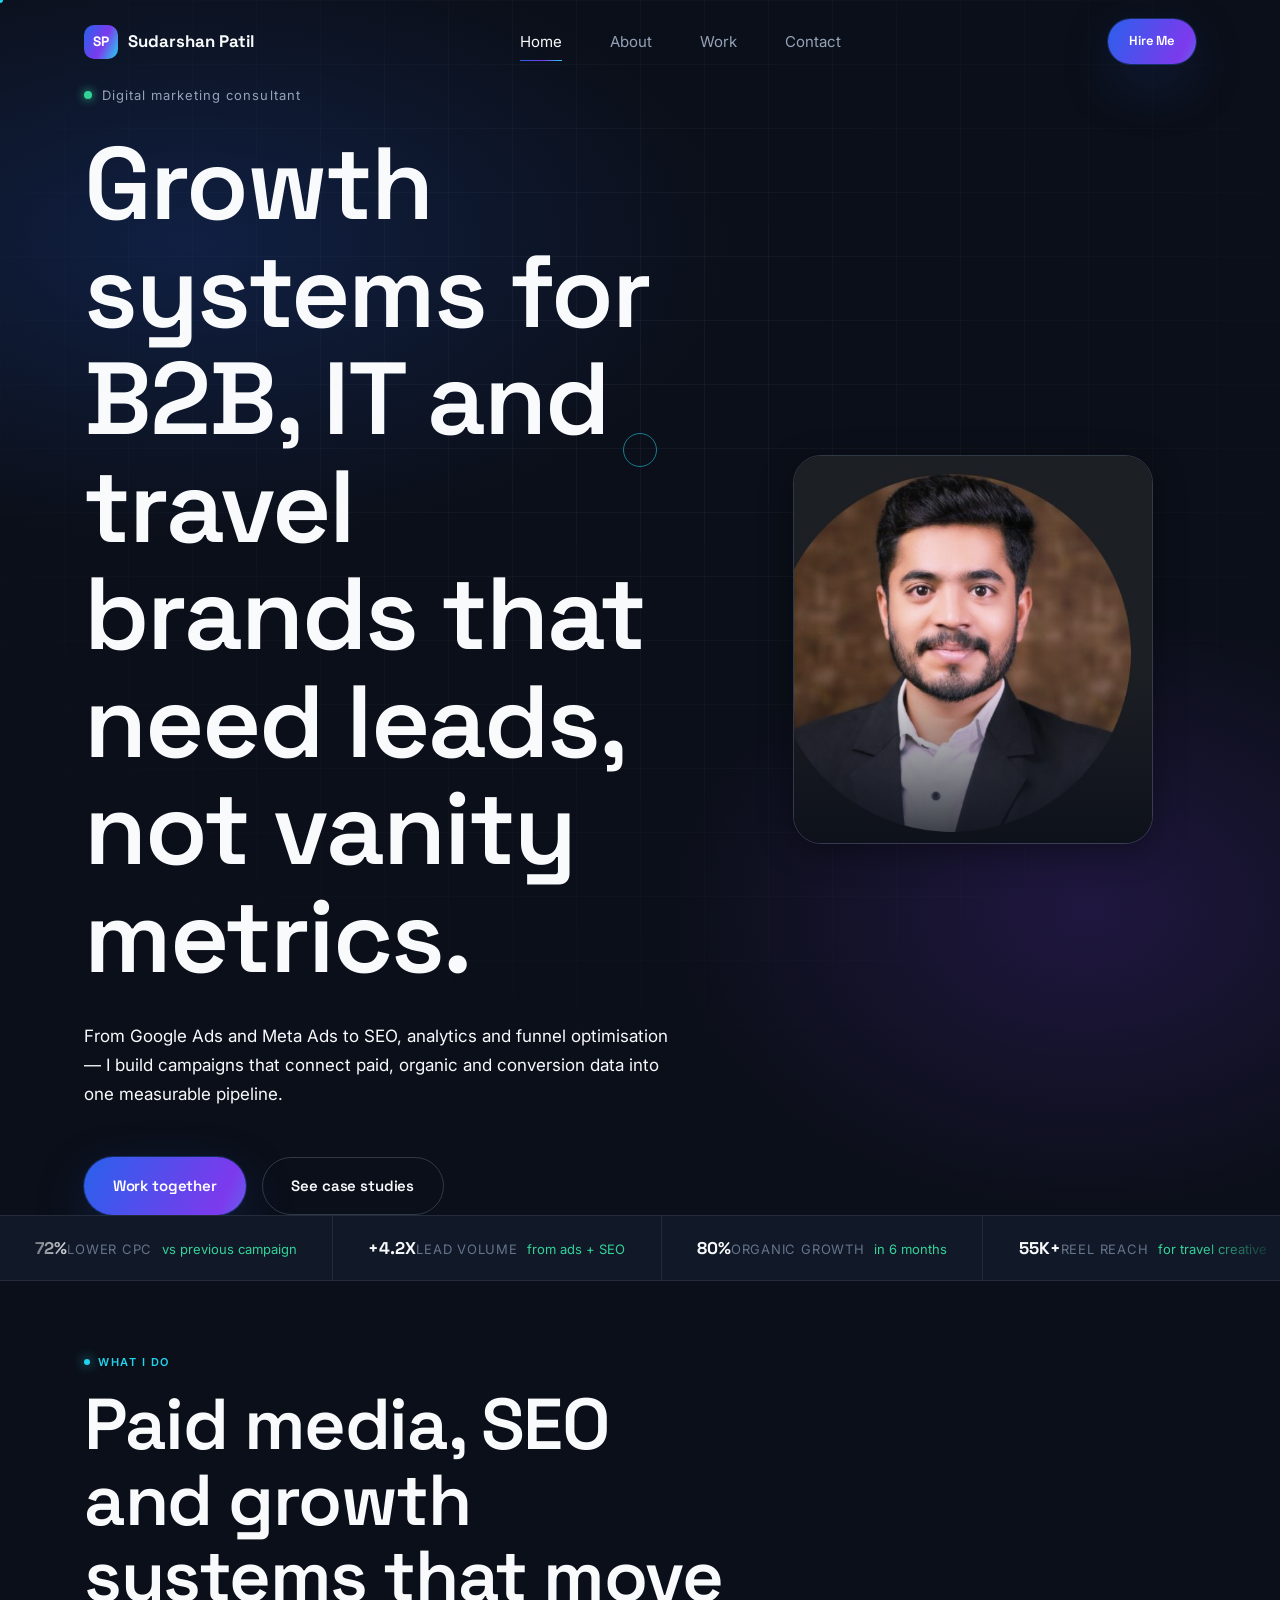
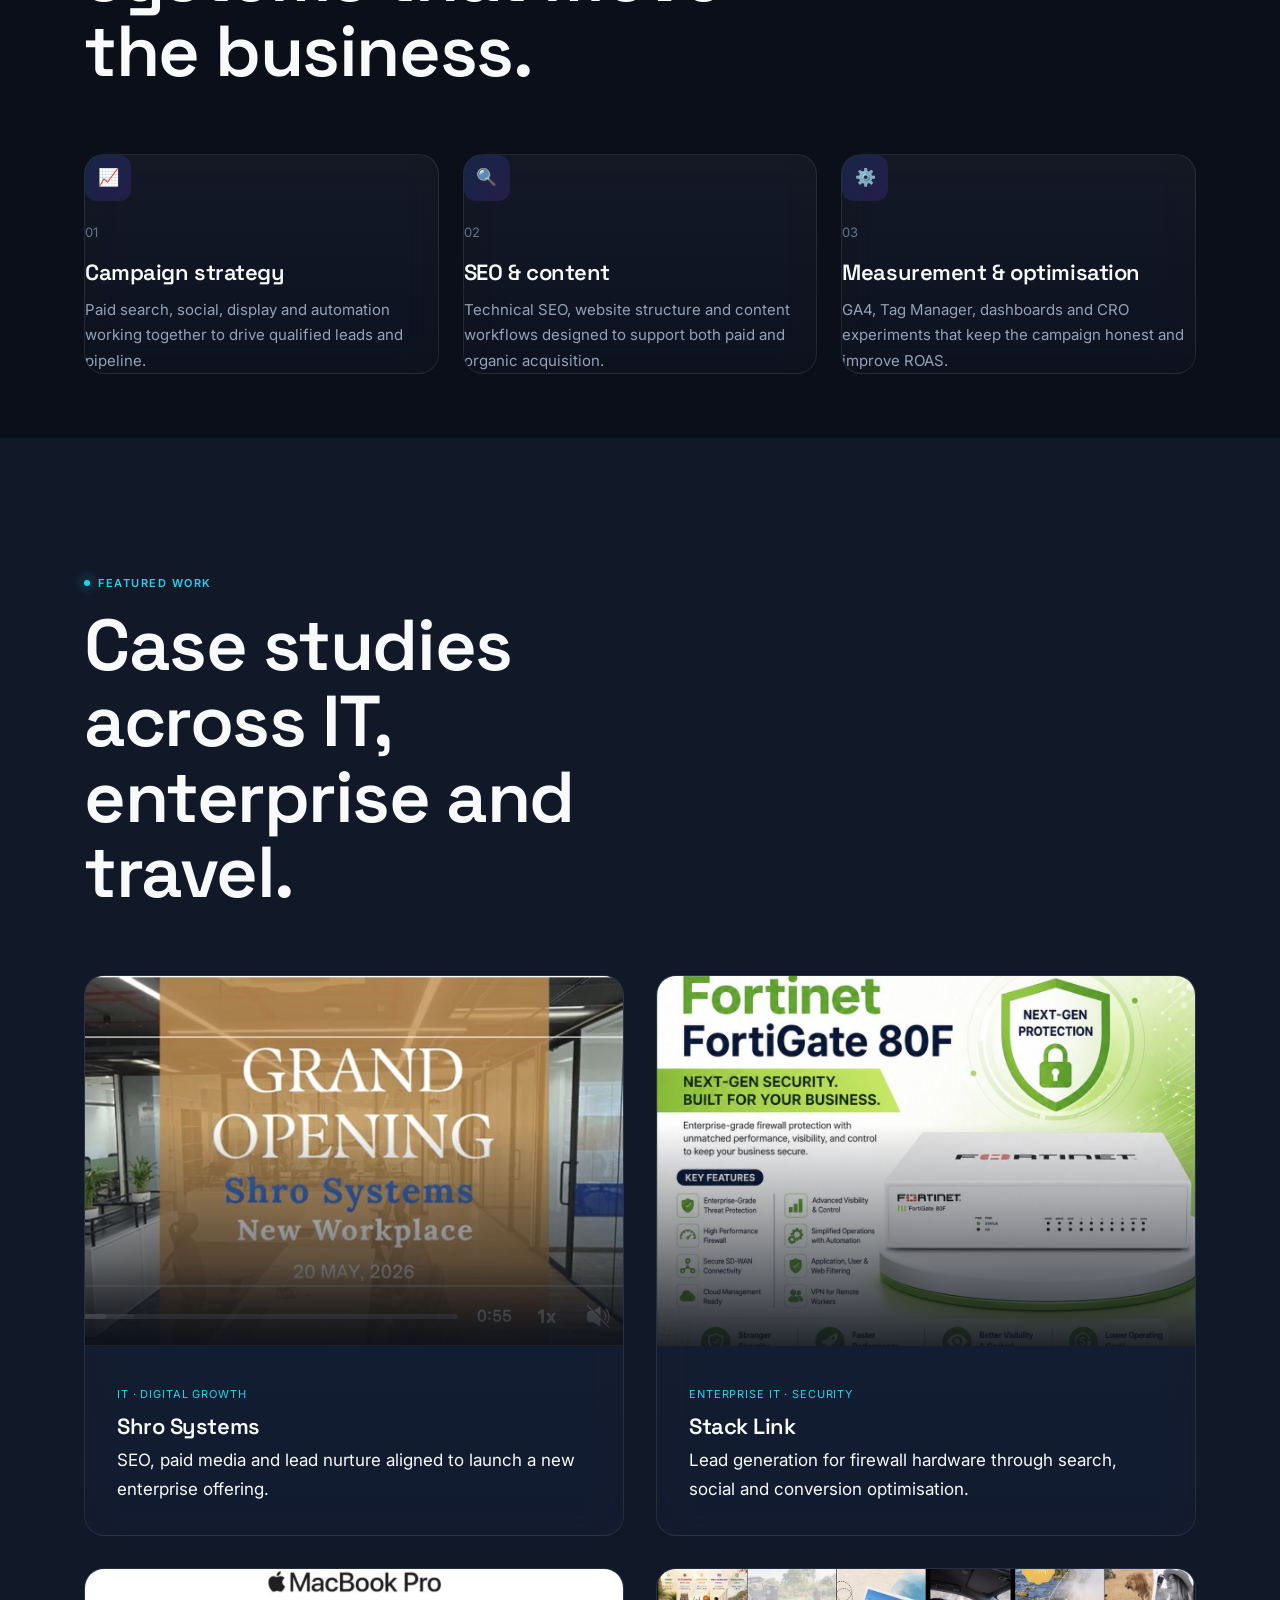
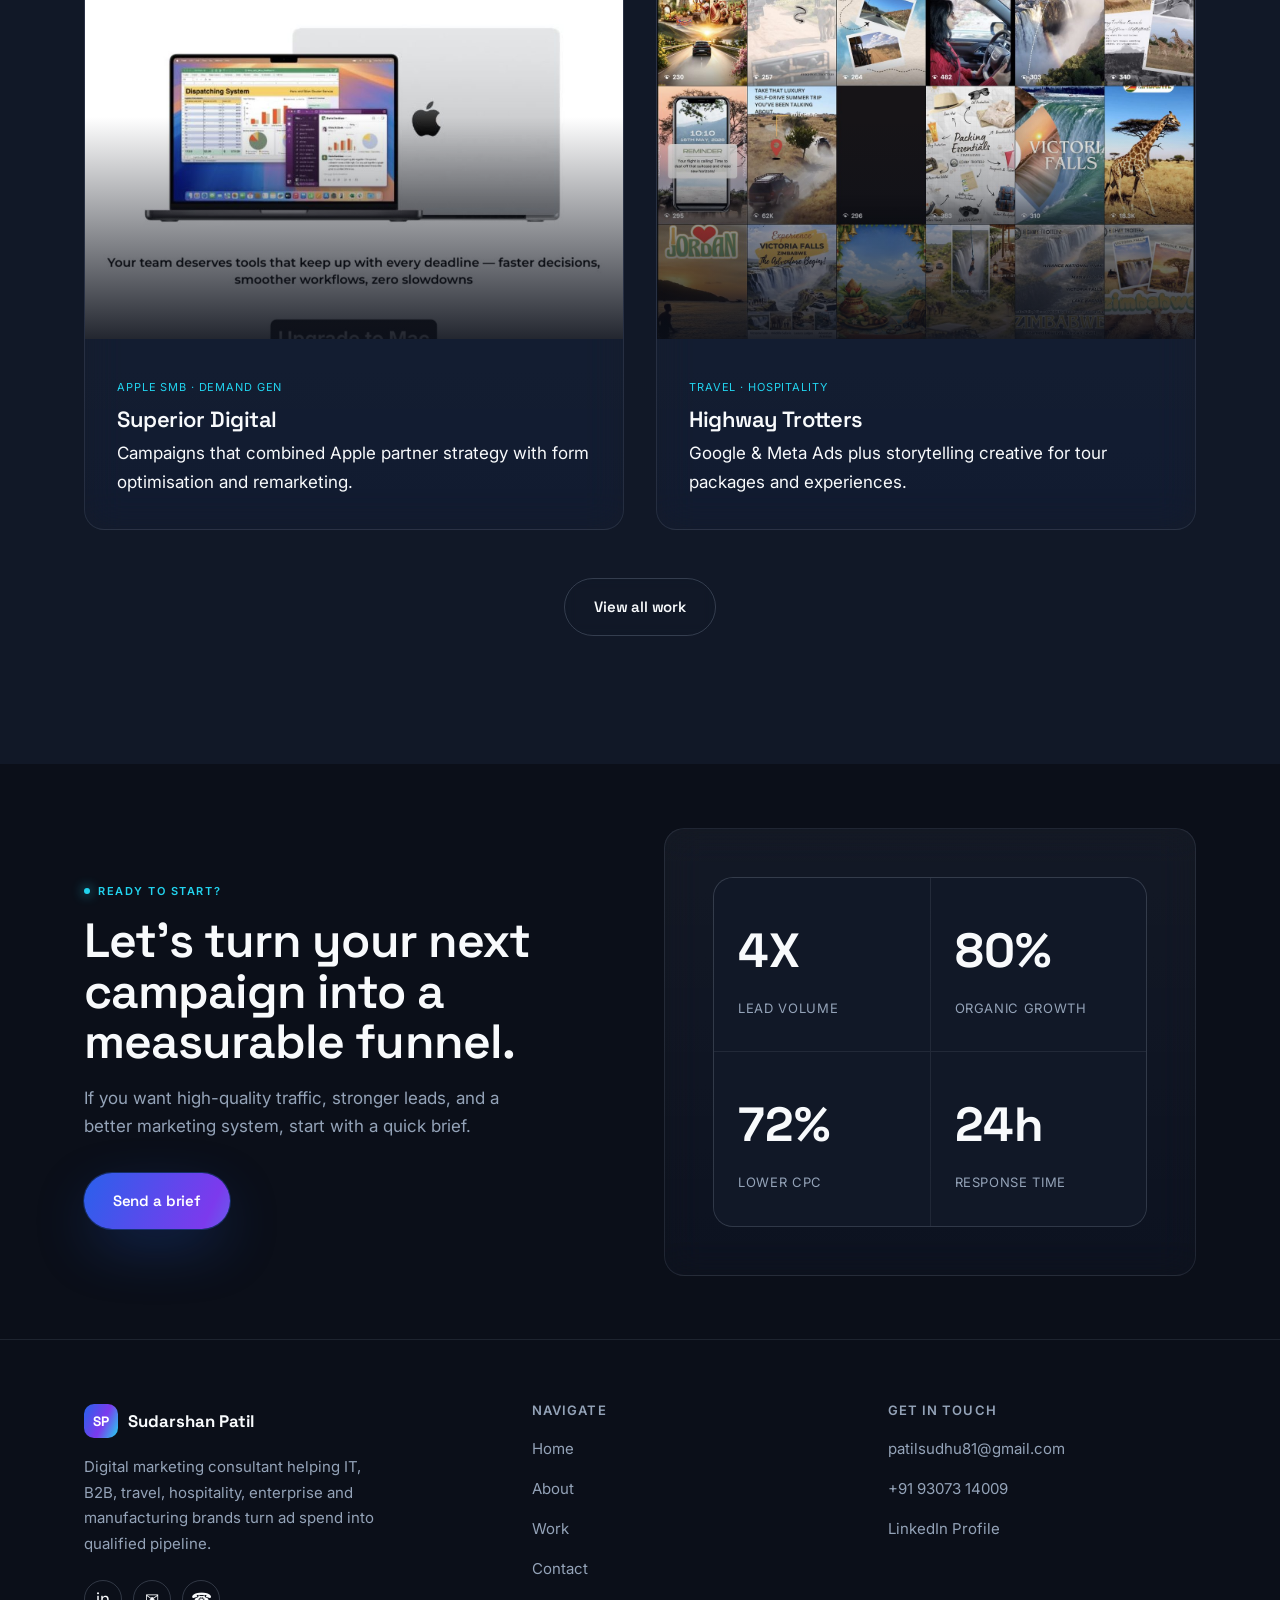
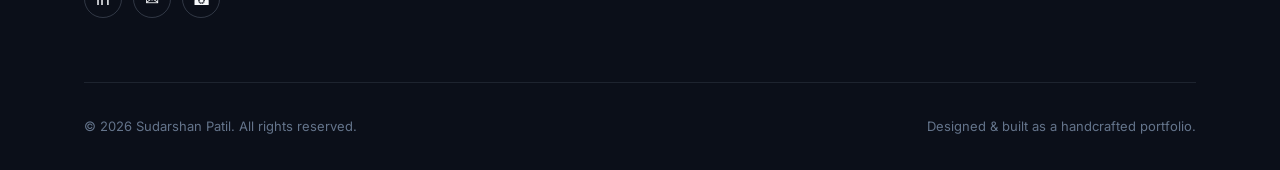
==== index.html @ 76bca4bf "Initial portfolio website" ====
<!DOCTYPE html>
<html lang="en">
<head>
<meta charset="UTF-8">
<meta name="viewport" content="width=device-width, initial-scale=1.0">
<title>Home — Sudarshan Patil | Digital Marketing Consultant</title>
<meta name="description" content="Digital marketing strategy, paid media, SEO, and growth systems for IT, B2B, travel, hospitality and enterprise brands.">
<link rel="canonical" href="https://sudarshanpatil.com/index.html">
<meta property="og:type" content="website">
<meta property="og:title" content="Home — Sudarshan Patil">
<meta property="og:description" content="Digital marketing strategy, paid media, SEO, and growth systems for IT, B2B, travel, hospitality and enterprise brands.">
<meta property="og:image" content="images/profile.jpg">
<meta name="twitter:card" content="summary_large_image">
<link rel="icon" type="image/png" href="images/profile.jpg">
<link rel="manifest" href="manifest.json">
<link rel="preconnect" href="https://fonts.googleapis.com">
<link rel="preconnect" href="https://fonts.gstatic.com" crossorigin>
<link href="https://fonts.googleapis.com/css2?family=Space+Grotesk:wght@500;600;700&family=Inter:wght@400;500;600&display=swap" rel="stylesheet">
<link rel="stylesheet" href="css/variables.css">
<link rel="stylesheet" href="css/style.css">
<link rel="stylesheet" href="css/animations.css">
<link rel="stylesheet" href="css/responsive.css">
</head>
<body>
<div class="loader" aria-hidden="true"><div class="loader-mark"><span>S</span><span>U</span><span>D</span><span>A</span><span>R</span><span>S</span><span>H</span><span>A</span><span>N</span></div></div>
<div class="scroll-progress"></div>

<header class="nav">
  <div class="wrap">
    <a href="index.html" class="brand"><span class="brand-mark">SP</span> Sudarshan Patil</a>
    <nav class="nav-links" aria-label="Primary">
      <a href="index.html" class="active">Home</a>
      <a href="about.html">About</a>
      <a href="projects.html">Work</a>
      <a href="contact.html">Contact</a>
    </nav>
    <div class="nav-cta">
      <a href="contact.html" class="btn btn-primary btn-sm">Hire Me</a>
      <button class="nav-toggle" aria-label="Toggle menu"><span></span></button>
    </div>
  </div>
</header>

<main>
<section class="hero">
  <div class="hero-bg"></div>
  <div class="hero-grid"></div>
  <div class="wrap hero-inner">
    <div class="hero-copy" data-reveal="left">
      <div class="hero-kicker"><span class="status-dot"></span><span>Digital marketing consultant</span></div>
      <h1>Growth systems for B2B, IT and travel brands that need leads, not vanity metrics.</h1>
      <p class="hero-tagline">From Google Ads and Meta Ads to SEO, analytics and funnel optimisation — I build campaigns that connect paid, organic and conversion data into one measurable pipeline.</p>
      <div class="hero-actions">
        <a href="contact.html" class="btn btn-primary">Work together</a>
        <a href="projects.html" class="btn btn-ghost">See case studies</a>
      </div>
    </div>

    <div class="hero-portrait" data-reveal="right">
      <div class="portrait-frame">
        <img src="images/profile.jpg" alt="Portrait of Sudarshan Patil" width="700" height="756">
      </div>
    </div>
  </div>
</section>

<section class="ticker" data-reveal="up" aria-label="Live KPI highlights">
  <div class="ticker-track">
    <div class="ticker-item"><div><span class="t-val">72%</span><span class="t-lbl">Lower CPC</span></div><div class="t-up">vs previous campaign</div></div>
    <div class="ticker-item"><div><span class="t-val">+4.2X</span><span class="t-lbl">Lead volume</span></div><div class="t-up">from ads + SEO</div></div>
    <div class="ticker-item"><div><span class="t-val">80%</span><span class="t-lbl">Organic growth</span></div><div class="t-up">in 6 months</div></div>
    <div class="ticker-item"><div><span class="t-val">55K+</span><span class="t-lbl">Reel reach</span></div><div class="t-up">for travel creative</div></div>
    <div class="ticker-item"><div><span class="t-val">40%</span><span class="t-lbl">Lead quality up</span></div><div class="t-up">from funnel optimisation</div></div>
  </div>
</section>

<section class="section section--tight">
  <div class="wrap">
    <div class="section-head" data-reveal="up">
      <div class="eyebrow">What I do</div>
      <h2 class="h-xl">Paid media, SEO and growth systems that move the business.</h2>
    </div>
    <div class="services-grid" data-reveal-stagger>
      <article class="glass service-card">
        <div class="icon">📈</div>
        <span class="idx">01</span>
        <h3>Campaign strategy</h3>
        <p>Paid search, social, display and automation working together to drive qualified leads and pipeline.</p>
      </article>
      <article class="glass service-card">
        <div class="icon">🔍</div>
        <span class="idx">02</span>
        <h3>SEO & content</h3>
        <p>Technical SEO, website structure and content workflows designed to support both paid and organic acquisition.</p>
      </article>
      <article class="glass service-card">
        <div class="icon">⚙️</div>
        <span class="idx">03</span>
        <h3>Measurement & optimisation</h3>
        <p>GA4, Tag Manager, dashboards and CRO experiments that keep the campaign honest and improve ROAS.</p>
      </article>
    </div>
  </div>
</section>

<section class="section" style="background:var(--c-bg-soft);">
  <div class="wrap">
    <div class="section-head" data-reveal="up">
      <div class="eyebrow">Featured work</div>
      <h2 class="h-xl">Case studies across IT, enterprise and travel.</h2>
    </div>
    <div class="case-grid" data-reveal-stagger>
      <a href="project-details.html?client=shro-systems" class="glass case-card">
        <div class="case-media"><img src="images/case-shro-cover.jpg" alt="Shro Systems grand opening campaign" loading="lazy" width="1200" height="720"></div>
        <div class="case-body"><span class="case-tag">IT · Digital growth</span><h3>Shro Systems</h3><p>SEO, paid media and lead nurture aligned to launch a new enterprise offering.</p></div>
      </a>
      <a href="project-details.html?client=stack-link" class="glass case-card">
        <div class="case-media"><img src="images/case-stacklink-creative.jpg" alt="Stacklink Fortinet campaign" loading="lazy" width="1200" height="1195"></div>
        <div class="case-body"><span class="case-tag">Enterprise IT · Security</span><h3>Stack Link</h3><p>Lead generation for firewall hardware through search, social and conversion optimisation.</p></div>
      </a>
      <a href="project-details.html?client=superior-digital" class="glass case-card">
        <div class="case-media"><img src="images/case-superior-creative.jpg" alt="Superior Digital Apple SMB campaign" loading="lazy" width="1200" height="1195"></div>
        <div class="case-body"><span class="case-tag">Apple SMB · Demand gen</span><h3>Superior Digital</h3><p>Campaigns that combined Apple partner strategy with form optimisation and remarketing.</p></div>
      </a>
      <a href="project-details.html?client=highway-trotters" class="glass case-card">
        <div class="case-media"><img src="images/gallery-highway-trotters.jpg" alt="Highway Trotters travel creative" loading="lazy" width="1400" height="1090"></div>
        <div class="case-body"><span class="case-tag">Travel · Hospitality</span><h3>Highway Trotters</h3><p>Google & Meta Ads plus storytelling creative for tour packages and experiences.</p></div>
      </a>
    </div>
    <div style="margin-top:var(--sp-8); text-align:center;"><a href="projects.html" class="btn btn-ghost">View all work</a></div>
  </div>
</section>

<section class="section section--tight">
  <div class="wrap" style="display:grid; grid-template-columns:1fr 1fr; gap:var(--sp-8); align-items:center;">
    <div data-reveal="up">
      <div class="eyebrow">Ready to start?</div>
      <h2 class="h-lg">Let's turn your next campaign into a measurable funnel.</h2>
      <p class="body-text" style="max-width:42ch; margin-top:var(--sp-4);">If you want high-quality traffic, stronger leads, and a better marketing system, start with a quick brief.</p>
      <div style="margin-top:var(--sp-6);"><a href="contact.html" class="btn btn-primary">Send a brief</a></div>
    </div>
    <div class="glass card" data-reveal="up" style="padding:var(--sp-8);">
      <div class="kpi-grid" style="grid-template-columns:repeat(2,1fr);">
        <div class="kpi"><div class="num">4X</div><div class="lbl">Lead volume</div></div>
        <div class="kpi"><div class="num">80%</div><div class="lbl">Organic growth</div></div>
        <div class="kpi"><div class="num">72%</div><div class="lbl">Lower CPC</div></div>
        <div class="kpi"><div class="num">24h</div><div class="lbl">Response time</div></div>
      </div>
    </div>
  </div>
</section>
</main>

<footer class="footer">
  <div class="wrap">
    <div class="footer-top">
      <div class="footer-brand">
        <a href="index.html" class="brand"><span class="brand-mark">SP</span> Sudarshan Patil</a>
        <p>Digital marketing consultant helping IT, B2B, travel, hospitality, enterprise and manufacturing brands turn ad spend into qualified pipeline.</p>
        <div class="social-row" style="margin-top:var(--sp-5);">
          <a href="https://www.linkedin.com/in/sudarshan-patil-87426125b/?skipRedirect=true" target="_blank" rel="noopener" aria-label="LinkedIn">in</a>
          <a href="mailto:patilsudhu81@gmail.com" aria-label="Email">✉</a>
          <a href="tel:+919307314009" aria-label="Phone">☎</a>
        </div>
      </div>
      <div class="footer-col"><h4>Navigate</h4><ul><li><a href="index.html">Home</a></li><li><a href="about.html">About</a></li><li><a href="projects.html">Work</a></li><li><a href="contact.html">Contact</a></li></ul></div>
      <div class="footer-col"><h4>Get in touch</h4><ul><li><a href="mailto:patilsudhu81@gmail.com">patilsudhu81@gmail.com</a></li><li><a href="tel:+919307314009">+91 93073 14009</a></li><li><a href="https://www.linkedin.com/in/sudarshan-patil-87426125b/?skipRedirect=true" target="_blank" rel="noopener">LinkedIn Profile</a></li></ul></div>
    </div>
    <div class="footer-bottom"><span>© <span data-year></span> Sudarshan Patil. All rights reserved.</span><span>Designed & built as a handcrafted portfolio.</span></div>
  </div>
</footer>

<button class="back-to-top glass" aria-label="Back to top">↑</button>
<script src="js/scroll.js" defer></script>
<script src="js/animations.js" defer></script>
<script src="js/cursor.js" defer></script>
<script src="js/main.js" defer></script>
</body>
</html>
---- css/variables.css ----
/* =========================================================
   VARIABLES — Design Tokens
   Sudarshan Patil · Performance Marketing Portfolio
   ========================================================= */

:root{
  /* ---- Core palette ---- */
  --c-bg:            #0B0F19;
  --c-bg-soft:       #111827;
  --c-bg-elevated:   #151B2C;
  --c-border:        rgba(148,163,184,0.14);
  --c-border-strong: rgba(148,163,184,0.28);

  --c-blue:          #2563EB;
  --c-blue-soft:     #3B82F6;
  --c-purple:        #7C3AED;
  --c-cyan:          #22D3EE;
  --c-mint:          #34D399;

  --c-white:         #F8FAFC;
  --c-gray:          #94A3B8;
  --c-gray-dim:      #64748B;

  --grad-signal: linear-gradient(115deg, var(--c-blue) 0%, var(--c-purple) 55%, var(--c-cyan) 100%);
  --grad-line:   linear-gradient(90deg, transparent, var(--c-blue-soft), var(--c-purple), transparent);
  --grad-glow:   radial-gradient(600px circle at var(--mx,50%) var(--my,50%), rgba(37,99,235,0.16), transparent 45%);

  /* ---- Typography ---- */
  --f-display: 'Space Grotesk', 'Inter', sans-serif;
  --f-body:    'Inter', 'Space Grotesk', sans-serif;
  --f-data:    'General Sans', 'Inter', sans-serif;

  --fs-2xs: 0.6875rem;   /* 11px */
  --fs-xs:  0.8125rem;   /* 13px */
  --fs-sm:  0.9375rem;   /* 15px */
  --fs-md:  1.0625rem;   /* 17px */
  --fs-lg:  1.375rem;    /* 22px */
  --fs-xl:  2rem;        /* 32px */
  --fs-2xl: 3rem;        /* 48px */
  --fs-3xl: 4.5rem;      /* 72px */
  --fs-4xl: clamp(3rem, 8vw, 7.5rem);

  --lh-tight: 1.05;
  --lh-snug:  1.25;
  --lh-body:  1.7;

  /* ---- Spacing scale ---- */
  --sp-1: 0.25rem;
  --sp-2: 0.5rem;
  --sp-3: 0.75rem;
  --sp-4: 1rem;
  --sp-5: 1.5rem;
  --sp-6: 2rem;
  --sp-8: 3rem;
  --sp-10: 4rem;
  --sp-12: 6rem;
  --sp-16: 8rem;
  --sp-20: 10rem;

  --container: 1240px;
  --gutter: clamp(1.25rem, 5vw, 4rem);

  /* ---- Radius ---- */
  --r-sm: 6px;
  --r-md: 12px;
  --r-lg: 20px;
  --r-pill: 999px;

  /* ---- Motion ---- */
  --ease-out:   cubic-bezier(.16,1,.3,1);
  --ease-inout: cubic-bezier(.65,0,.35,1);
  --ease-spring:cubic-bezier(.34,1.56,.64,1);
  --dur-fast: 220ms;
  --dur-med:  480ms;
  --dur-slow: 900ms;

  /* ---- Elevation ---- */
  --shadow-glass: 0 8px 32px rgba(0,0,0,0.35);
  --shadow-glow-blue: 0 0 0 1px rgba(37,99,235,0.35), 0 20px 60px -10px rgba(37,99,235,0.35);
  --shadow-glow-purple: 0 0 0 1px rgba(124,58,237,0.35), 0 20px 60px -10px rgba(124,58,237,0.35);

  --nav-h: 84px;
}

@media (max-width: 720px){
  :root{
    --fs-3xl: 2.75rem;
    --fs-2xl: 2.1rem;
    --nav-h: 68px;
  }
}
---- css/style.css ----
/* =========================================================
   STYLE — Core Stylesheet
   ========================================================= */

/* ---------- Reset ---------- */
*,*::before,*::after{ box-sizing:border-box; margin:0; padding:0; }
html{ scroll-behavior:smooth; }
@media (prefers-reduced-motion: reduce){
  html{ scroll-behavior:auto; }
  *,*::before,*::after{ animation-duration:0.01ms !important; animation-iteration-count:1 !important; transition-duration:0.01ms !important; scroll-behavior:auto !important; }
}
body{
  font-family:var(--f-body);
  background:var(--c-bg);
  color:var(--c-white);
  line-height:var(--lh-body);
  font-size:var(--fs-md);
  -webkit-font-smoothing:antialiased;
  overflow-x:hidden;
}
img,svg,video{ display:block; max-width:100%; }
a{ color:inherit; text-decoration:none; }
ul,ol{ list-style:none; }
button{ font:inherit; color:inherit; background:none; border:none; cursor:pointer; }
input,textarea,select{ font:inherit; color:inherit; background:none; }
h1,h2,h3,h4{ font-family:var(--f-display); line-height:var(--lh-tight); font-weight:600; letter-spacing:-0.02em; }

:focus-visible{ outline:2px solid var(--c-cyan); outline-offset:3px; border-radius:4px; }

::selection{ background:var(--c-blue); color:#fff; }

/* ---------- Layout ---------- */
.wrap{ max-width:var(--container); margin-inline:auto; padding-inline:var(--gutter); }
.section{ padding-block:var(--sp-16); position:relative; }
.section--tight{ padding-block:var(--sp-10); }
.section-head{ max-width:640px; margin-bottom:var(--sp-10); }
.section-head.center{ margin-inline:auto; text-align:center; }

.eyebrow{
  display:inline-flex; align-items:center; gap:.5rem;
  font-family:var(--f-data); font-size:var(--fs-2xs); letter-spacing:.14em; text-transform:uppercase;
  color:var(--c-cyan); font-weight:600; margin-bottom:var(--sp-4);
}
.eyebrow::before{ content:""; width:6px; height:6px; border-radius:50%; background:var(--c-cyan); box-shadow:0 0 12px var(--c-cyan); }

.h-display{ font-size:var(--fs-4xl); }
.h-xl{ font-size:var(--fs-3xl); }
.h-lg{ font-size:var(--fs-2xl); }
.h-md{ font-size:var(--fs-xl); }

.lede{ font-size:var(--fs-lg); color:var(--c-gray); line-height:var(--lh-snug); max-width:52ch; }
.body-text{ color:var(--c-gray); max-width:60ch; }

.text-grad{
  background:var(--grad-signal);
  -webkit-background-clip:text; background-clip:text; color:transparent;
}

/* ---------- Buttons ---------- */
.btn{
  position:relative; display:inline-flex; align-items:center; justify-content:center; gap:.6rem;
  padding:0.95rem 1.8rem; border-radius:var(--r-pill);
  font-family:var(--f-display); font-size:var(--fs-sm); font-weight:600; letter-spacing:-.01em;
  transition:transform var(--dur-fast) var(--ease-spring), box-shadow var(--dur-fast) var(--ease-out), border-color var(--dur-fast);
  white-space:nowrap; cursor:pointer;
}
.btn:active{ transform:scale(.97); }
.btn-primary{
  background:var(--grad-signal); color:#fff; background-size:160% 160%; background-position:0% 50%;
  box-shadow:var(--shadow-glow-blue);
}
.btn-primary:hover{ background-position:100% 50%; transform:translateY(-2px); }
.btn-ghost{
  border:1px solid var(--c-border-strong); color:var(--c-white); backdrop-filter:blur(6px);
}
.btn-ghost:hover{ border-color:var(--c-cyan); color:var(--c-cyan); transform:translateY(-2px); }
.btn-sm{ padding:.7rem 1.3rem; font-size:var(--fs-xs); }
.btn-icon{ width:1em; height:1em; }

/* ---------- Glass / Card ---------- */
.glass{
  background:linear-gradient(180deg, rgba(255,255,255,0.045), rgba(255,255,255,0.015));
  border:1px solid var(--c-border);
  backdrop-filter:blur(18px) saturate(140%);
  border-radius:var(--r-lg);
}
.card{
  padding:var(--sp-6);
  transition:transform var(--dur-med) var(--ease-out), border-color var(--dur-med), box-shadow var(--dur-med);
}
.card:hover{ transform:translateY(-6px); border-color:var(--c-border-strong); box-shadow:var(--shadow-glass); }

/* ---------- Navbar ---------- */
.nav{
  position:fixed; top:0; left:0; right:0; z-index:200; height:var(--nav-h);
  display:flex; align-items:center;
  transition:background var(--dur-med), border-color var(--dur-med), height var(--dur-med);
  border-bottom:1px solid transparent;
}
.nav.is-scrolled{
  background:rgba(11,15,25,0.78); backdrop-filter:blur(16px) saturate(140%);
  border-color:var(--c-border);
}
.nav .wrap{ display:flex; align-items:center; justify-content:space-between; width:100%; }
.brand{ display:flex; align-items:center; gap:.6rem; font-family:var(--f-display); font-weight:700; font-size:1.05rem; }
.brand-mark{
  width:34px; height:34px; border-radius:10px; background:var(--grad-signal);
  display:flex; align-items:center; justify-content:center; font-size:.85rem; font-weight:700; color:#fff;
}
.nav-links{ display:flex; align-items:center; gap:var(--sp-8); }
.nav-links a{
  font-size:var(--fs-sm); color:var(--c-gray); position:relative; padding:.3rem 0; transition:color var(--dur-fast);
}
.nav-links a::after{
  content:""; position:absolute; left:0; bottom:-2px; width:0; height:1.5px; background:var(--grad-signal);
  transition:width var(--dur-med) var(--ease-out);
}
.nav-links a:hover, .nav-links a.active{ color:var(--c-white); }
.nav-links a:hover::after, .nav-links a.active::after{ width:100%; }
.nav-cta{ display:flex; align-items:center; gap:var(--sp-4); }
.nav-toggle{ display:none; width:40px; height:40px; place-items:center; }
.nav-toggle span, .nav-toggle span::before, .nav-toggle span::after{
  content:""; display:block; width:22px; height:2px; background:var(--c-white); position:relative; transition:all var(--dur-fast);
}
.nav-toggle span::before{ position:absolute; top:-7px; }
.nav-toggle span::after{ position:absolute; top:7px; }

/* ---------- Hero ---------- */
.hero{
  min-height:100svh; display:flex; align-items:center; position:relative; padding-top:var(--nav-h);
  isolation:isolate; overflow:hidden;
}
.hero-bg{ position:absolute; inset:0; z-index:-1; background:var(--c-bg); }
.hero-bg::before{
  content:""; position:absolute; inset:0;
  background:
    radial-gradient(900px 500px at 15% 20%, rgba(37,99,235,0.20), transparent 60%),
    radial-gradient(700px 500px at 85% 75%, rgba(124,58,237,0.18), transparent 60%);
}
.hero-grid{
  position:absolute; inset:0;
  background-image:linear-gradient(var(--c-border) 1px, transparent 1px), linear-gradient(90deg, var(--c-border) 1px, transparent 1px);
  background-size:64px 64px; mask-image:radial-gradient(circle at 50% 30%, black, transparent 75%); opacity:.5;
}
.hero-inner{ display:grid; grid-template-columns:1.15fr .85fr; gap:var(--sp-10); align-items:center; width:100%; }
.hero-kicker{ display:flex; align-items:center; gap:.6rem; margin-bottom:var(--sp-5); }
.status-dot{ width:8px; height:8px; border-radius:50%; background:var(--c-mint); box-shadow:0 0 10px var(--c-mint); animation:pulseDot 2s infinite; }
.hero-kicker span{ font-family:var(--f-data); font-size:var(--fs-xs); letter-spacing:.08em; color:var(--c-gray); }
.hero h1{ font-size:var(--fs-4xl); }
.hero h1 .line{ display:block; overflow:hidden; }
.hero-tagline{ margin-top:var(--sp-6); }
.hero-actions{ display:flex; flex-wrap:wrap; gap:var(--sp-4); margin-top:var(--sp-8); }

.hero-portrait{ position:relative; justify-self:center; }
.portrait-frame{
  width:min(360px, 80vw); aspect-ratio:1/1.08; border-radius:28px; overflow:hidden; position:relative;
  border:1px solid var(--c-border-strong); box-shadow:var(--shadow-glass);
}
.portrait-frame img{ width:100%; height:100%; object-fit:cover; }
.portrait-frame::after{
  content:""; position:absolute; inset:0; background:linear-gradient(180deg, transparent 55%, rgba(11,15,25,0.85));
}
.portrait-badge{
  position:absolute; z-index:2; padding:.9rem 1.1rem; border-radius:var(--r-md);
  font-family:var(--f-data); font-size:var(--fs-xs);
}
.portrait-badge.b1{ top:-6%; left:-14%; }
.portrait-badge.b2{ bottom:8%; right:-16%; }
.badge-num{ font-family:var(--f-display); font-size:var(--fs-lg); font-weight:700; display:block; }
.badge-label{ color:var(--c-gray); }

/* ---------- Ticker (signature element) ---------- */
.ticker{
  border-top:1px solid var(--c-border); border-bottom:1px solid var(--c-border);
  background:var(--c-bg-soft); overflow:hidden; position:relative;
}
.ticker::before, .ticker::after{
  content:""; position:absolute; top:0; bottom:0; width:80px; z-index:2; pointer-events:none;
}
.ticker::before{ left:0; background:linear-gradient(90deg, var(--c-bg-soft), transparent); }
.ticker::after{ right:0; background:linear-gradient(-90deg, var(--c-bg-soft), transparent); }
.ticker-track{ display:flex; gap:0; width:max-content; animation:tickerScroll 32s linear infinite; }
.ticker:hover .ticker-track{ animation-play-state:paused; }
.ticker-item{
  display:flex; align-items:baseline; gap:.6rem; padding:1.1rem 2.2rem; white-space:nowrap;
  border-right:1px solid var(--c-border); font-family:var(--f-data);
}
.ticker-item .t-val{ font-family:var(--f-display); font-weight:700; font-size:var(--fs-md); color:var(--c-white); }
.ticker-item .t-lbl{ font-size:var(--fs-xs); color:var(--c-gray-dim); text-transform:uppercase; letter-spacing:.06em; }
.ticker-item .t-up{ color:var(--c-mint); font-size:var(--fs-xs); }

/* ---------- Stat / KPI grid ---------- */
.kpi-grid{ display:grid; grid-template-columns:repeat(6,1fr); gap:1px; background:var(--c-border); border:1px solid var(--c-border); border-radius:var(--r-lg); overflow:hidden; }
.kpi{ background:var(--c-bg-soft); padding:var(--sp-6) var(--sp-5); text-align:left; }
.kpi .num{ font-family:var(--f-display); font-size:var(--fs-2xl); font-weight:700; }
.kpi .unit{ font-size:1.1rem; color:var(--c-cyan); }
.kpi .lbl{ color:var(--c-gray); font-size:var(--fs-xs); margin-top:.35rem; text-transform:uppercase; letter-spacing:.05em; }

/* ---------- Services ---------- */
.services-grid{ display:grid; grid-template-columns:repeat(3,1fr); gap:var(--sp-5); }
.service-card{ position:relative; overflow:hidden; }
.service-card .idx{ font-family:var(--f-data); color:var(--c-gray-dim); font-size:var(--fs-xs); }
.service-card h3{ font-size:var(--fs-lg); margin:var(--sp-4) 0 var(--sp-3); }
.service-card p{ color:var(--c-gray); font-size:var(--fs-sm); }
.service-card .icon{
  width:46px; height:46px; border-radius:var(--r-md); display:grid; place-items:center;
  background:linear-gradient(135deg, rgba(37,99,235,.18), rgba(124,58,237,.18)); margin-bottom:var(--sp-4);
}
.service-card::before{
  content:""; position:absolute; inset:0; opacity:0; background:var(--grad-glow); transition:opacity var(--dur-med);
  pointer-events:none;
}
.service-card:hover::before{ opacity:1; }

/* ---------- Clients / Logo strip ---------- */
.client-marquee{ display:flex; gap:var(--sp-10); align-items:center; overflow:hidden; }
.client-grid{ display:grid; grid-template-columns:repeat(3,1fr); gap:var(--sp-5); }
.client-card{ display:flex; flex-direction:column; gap:var(--sp-4); }
.client-card .head{ display:flex; align-items:center; justify-content:space-between; }
.client-card .name{ font-family:var(--f-display); font-size:var(--fs-lg); }
.client-card .status{ font-family:var(--f-data); font-size:var(--fs-2xs); padding:.3rem .6rem; border-radius:var(--r-pill); border:1px solid var(--c-border-strong); color:var(--c-mint); }
.client-card .tags{ display:flex; flex-wrap:wrap; gap:.4rem; }
.client-card .tags span{ font-size:var(--fs-2xs); padding:.35rem .65rem; border-radius:var(--r-pill); background:var(--c-bg); border:1px solid var(--c-border); color:var(--c-gray); }
.client-card .sector{ color:var(--c-gray-dim); font-size:var(--fs-xs); font-family:var(--f-data); }

/* ---------- Case Study Cards (Projects grid) ---------- */
.case-grid{ display:grid; grid-template-columns:repeat(2,1fr); gap:var(--sp-6); }
.case-card{ overflow:hidden; display:flex; flex-direction:column; }
.case-media{ aspect-ratio:16/11; overflow:hidden; position:relative; }
.case-media img{ width:100%; height:100%; object-fit:cover; transition:transform var(--dur-slow) var(--ease-out); }
.case-card:hover .case-media img{ transform:scale(1.06); }
.case-media::after{ content:""; position:absolute; inset:0; background:linear-gradient(180deg, transparent 40%, rgba(11,15,25,0.9)); }
.case-body{ padding:var(--sp-6); }
.case-tag{ font-family:var(--f-data); font-size:var(--fs-2xs); color:var(--c-cyan); text-transform:uppercase; letter-spacing:.08em; }
.case-body h3{ font-size:var(--fs-lg); margin:.5rem 0; }
.case-metrics{ display:flex; gap:var(--sp-6); margin-top:var(--sp-5); padding-top:var(--sp-5); border-top:1px solid var(--c-border); }
.case-metrics div span{ display:block; }
.case-metrics .m-val{ font-family:var(--f-display); font-weight:700; font-size:var(--fs-lg); }
.case-metrics .m-lbl{ font-size:var(--fs-2xs); color:var(--c-gray); text-transform:uppercase; }

/* ---------- Timeline ---------- */
.timeline{ position:relative; max-width:880px; margin-inline:auto; }
.timeline::before{ content:""; position:absolute; left:20px; top:0; bottom:0; width:1px; background:linear-gradient(var(--c-border), var(--c-blue-soft), var(--c-purple), var(--c-border)); }
.timeline-item{ position:relative; padding-left:64px; padding-bottom:var(--sp-10); }
.timeline-item:last-child{ padding-bottom:0; }
.timeline-dot{ position:absolute; left:12px; top:6px; width:18px; height:18px; border-radius:50%; background:var(--c-bg); border:2px solid var(--c-blue-soft); }
.timeline-item.current .timeline-dot{ background:var(--grad-signal); box-shadow:0 0 0 4px rgba(37,99,235,.2); }
.timeline-period{ font-family:var(--f-data); font-size:var(--fs-xs); color:var(--c-gray-dim); letter-spacing:.05em; }
.timeline-item h3{ font-size:var(--fs-lg); margin:.35rem 0 .2rem; }
.timeline-item .org{ color:var(--c-cyan); font-size:var(--fs-sm); margin-bottom:var(--sp-3); }
.timeline-item ul{ display:flex; flex-direction:column; gap:.45rem; }
.timeline-item li{ color:var(--c-gray); font-size:var(--fs-sm); padding-left:1.1rem; position:relative; }
.timeline-item li::before{ content:"—"; position:absolute; left:0; color:var(--c-gray-dim); }

/* ---------- Tools grid ---------- */
.tools-grid{ display:grid; grid-template-columns:repeat(7,1fr); gap:var(--sp-3); }
.tool-chip{
  display:flex; flex-direction:column; align-items:center; justify-content:center; gap:.5rem;
  padding:var(--sp-5) var(--sp-2); text-align:center; font-size:var(--fs-xs); color:var(--c-gray);
}
.tool-chip .dot{ width:10px; height:10px; border-radius:50%; background:var(--grad-signal); }

/* ---------- Gallery ---------- */
.filter-bar{ display:flex; flex-wrap:wrap; gap:.6rem; margin-bottom:var(--sp-8); }
.filter-btn{
  padding:.6rem 1.2rem; border-radius:var(--r-pill); border:1px solid var(--c-border-strong);
  font-size:var(--fs-xs); font-family:var(--f-data); color:var(--c-gray); transition:all var(--dur-fast);
}
.filter-btn.active, .filter-btn:hover{ background:var(--grad-signal); color:#fff; border-color:transparent; }
.gallery-grid{ display:grid; grid-template-columns:repeat(3,1fr); gap:var(--sp-4); }
.gallery-item{ position:relative; border-radius:var(--r-md); overflow:hidden; cursor:pointer; aspect-ratio:4/5; }
.gallery-item img{ width:100%; height:100%; object-fit:cover; transition:transform var(--dur-med) var(--ease-out); }
.gallery-item:hover img{ transform:scale(1.08); }
.gallery-item .overlay{
  position:absolute; inset:0; background:linear-gradient(180deg, transparent 45%, rgba(11,15,25,.92));
  display:flex; align-items:flex-end; padding:var(--sp-4); opacity:0; transition:opacity var(--dur-fast);
}
.gallery-item:hover .overlay{ opacity:1; }
.gallery-item .overlay span{ font-family:var(--f-data); font-size:var(--fs-xs); }
.gallery-item.wide{ grid-column:span 2; aspect-ratio:16/10; }

/* Lightbox */
.lightbox{
  position:fixed; inset:0; z-index:500; display:none; align-items:center; justify-content:center;
  background:rgba(6,8,14,0.92); backdrop-filter:blur(10px); padding:var(--sp-6);
}
.lightbox.open{ display:flex; }
.lightbox-inner{ max-width:min(1000px,92vw); max-height:88vh; position:relative; }
.lightbox-inner img{ max-height:88vh; border-radius:var(--r-md); border:1px solid var(--c-border-strong); }
.lightbox-close{
  position:absolute; top:-46px; right:0; width:38px; height:38px; border-radius:50%;
  border:1px solid var(--c-border-strong); display:grid; place-items:center; font-size:1.1rem;
}

/* ---------- Video ---------- */
.video-grid{ display:grid; grid-template-columns:repeat(2,1fr); gap:var(--sp-6); }
.video-frame{ position:relative; aspect-ratio:16/9; border-radius:var(--r-md); overflow:hidden; border:1px solid var(--c-border); }
.video-frame iframe{ width:100%; height:100%; }

/* ---------- Testimonials ---------- */
.quote-card{ padding:var(--sp-8); }
.quote-card p{ font-family:var(--f-display); font-size:var(--fs-lg); font-weight:500; line-height:var(--lh-snug); }
.quote-meta{ display:flex; align-items:center; gap:var(--sp-3); margin-top:var(--sp-6); }
.quote-avatar{ width:44px; height:44px; border-radius:50%; background:var(--grad-signal); display:grid; place-items:center; font-family:var(--f-display); font-weight:700; }
.quote-name{ font-size:var(--fs-sm); font-weight:600; }
.quote-role{ font-size:var(--fs-xs); color:var(--c-gray); }

/* ---------- Contact ---------- */
.contact-grid{ display:grid; grid-template-columns:.9fr 1.1fr; gap:var(--sp-10); }
.contact-list{ display:flex; flex-direction:column; gap:var(--sp-4); margin-top:var(--sp-8); }
.contact-row{
  display:flex; align-items:center; gap:var(--sp-4); padding:var(--sp-5);
}
.contact-row .icn{ width:42px; height:42px; border-radius:var(--r-md); display:grid; place-items:center; background:rgba(37,99,235,.14); flex-shrink:0; }
.contact-row .lbl{ font-size:var(--fs-2xs); color:var(--c-gray-dim); text-transform:uppercase; letter-spacing:.05em; }
.contact-row .val{ font-family:var(--f-display); font-size:var(--fs-md); }

.field{ margin-bottom:var(--sp-5); }
.field label{ display:block; font-size:var(--fs-xs); color:var(--c-gray); margin-bottom:.5rem; font-family:var(--f-data); }
.field input, .field textarea, .field select{
  width:100%; padding:1rem 1.1rem; border-radius:var(--r-md); border:1px solid var(--c-border-strong);
  background:rgba(255,255,255,.02); transition:border-color var(--dur-fast), background var(--dur-fast);
}
.field input:focus, .field textarea:focus, .field select:focus{ border-color:var(--c-blue-soft); background:rgba(37,99,235,.05); }
.field textarea{ min-height:140px; resize:vertical; }
.form-row{ display:grid; grid-template-columns:1fr 1fr; gap:var(--sp-4); }

/* ---------- Footer ---------- */
.footer{ border-top:1px solid var(--c-border); padding-block:var(--sp-10) var(--sp-6); }
.footer-top{ display:grid; grid-template-columns:1.3fr 1fr 1fr; gap:var(--sp-8); margin-bottom:var(--sp-10); }
.footer-brand p{ color:var(--c-gray); margin-top:var(--sp-4); max-width:34ch; font-size:var(--fs-sm); }
.footer-col h4{ font-family:var(--f-data); font-size:var(--fs-xs); text-transform:uppercase; letter-spacing:.08em; color:var(--c-gray); margin-bottom:var(--sp-4); }
.footer-col ul{ display:flex; flex-direction:column; gap:.7rem; }
.footer-col a{ color:var(--c-gray); font-size:var(--fs-sm); transition:color var(--dur-fast); }
.footer-col a:hover{ color:var(--c-white); }
.footer-bottom{ display:flex; justify-content:space-between; align-items:center; padding-top:var(--sp-6); border-top:1px solid var(--c-border); font-size:var(--fs-xs); color:var(--c-gray-dim); }
.social-row{ display:flex; gap:.7rem; }
.social-row a{ width:38px; height:38px; border-radius:50%; border:1px solid var(--c-border-strong); display:grid; place-items:center; transition:all var(--dur-fast); }
.social-row a:hover{ border-color:var(--c-cyan); color:var(--c-cyan); transform:translateY(-3px); }

/* ---------- Page header (inner pages) ---------- */
.page-header{ padding-top:calc(var(--nav-h) + var(--sp-12)); padding-bottom:var(--sp-10); position:relative; overflow:hidden; }
.breadcrumb{ font-family:var(--f-data); font-size:var(--fs-xs); color:var(--c-gray-dim); margin-bottom:var(--sp-4); }
.breadcrumb a{ color:var(--c-gray); } .breadcrumb a:hover{ color:var(--c-cyan); }

/* ---------- Loader ---------- */
.loader{
  position:fixed; inset:0; z-index:999; background:var(--c-bg); display:flex; align-items:center; justify-content:center;
  transition:opacity .6s var(--ease-out), visibility .6s;
}
.loader.hide{ opacity:0; visibility:hidden; pointer-events:none; }
.loader-mark{ font-family:var(--f-display); font-size:var(--fs-lg); display:flex; gap:.15em; }
.loader-mark span{ opacity:0.15; animation:loaderFlicker 1.2s var(--ease-inout) infinite; }

/* ---------- Cursor ---------- */
.cursor-dot, .cursor-ring{ position:fixed; top:0; left:0; pointer-events:none; z-index:600; border-radius:50%; }
.cursor-dot{ width:6px; height:6px; background:var(--c-cyan); transform:translate(-50%,-50%); }
.cursor-ring{ width:34px; height:34px; border:1px solid rgba(34,211,238,.55); transform:translate(-50%,-50%); transition:width .2s,height .2s,border-color .2s; }
.cursor-ring.hover{ width:56px; height:56px; border-color:var(--c-blue-soft); }
@media (hover:none), (pointer:coarse){ .cursor-dot,.cursor-ring{ display:none; } }

/* ---------- Reveal / progress bar ---------- */
.scroll-progress{ position:fixed; top:0; left:0; height:2px; background:var(--grad-signal); z-index:300; width:0%; }
.back-to-top{
  position:fixed; right:var(--sp-6); bottom:var(--sp-6); width:48px; height:48px; border-radius:50%;
  display:grid; place-items:center; z-index:150; opacity:0; visibility:hidden; transition:all var(--dur-med) var(--ease-out);
}
.back-to-top.show{ opacity:1; visibility:visible; }

/* ---------- Utility ---------- */
.mt-0{margin-top:0;} .flex{display:flex;} .items-center{align-items:center;} .gap-3{gap:var(--sp-3);}
.divider{ height:1px; background:var(--c-border); width:100%; margin-block:var(--sp-10); }
.pill-tag{ display:inline-block; font-family:var(--f-data); font-size:var(--fs-2xs); padding:.4rem .8rem; border:1px solid var(--c-border-strong); border-radius:var(--r-pill); color:var(--c-gray); }

/* ---------- 404 ---------- */
.error-page{ min-height:100svh; display:flex; align-items:center; justify-content:center; text-align:center; padding-top:var(--nav-h); }
.error-code{ font-family:var(--f-display); font-size:clamp(6rem,20vw,12rem); font-weight:700; line-height:1; }
---- css/animations.css ----
/* =========================================================
   ANIMATIONS
   ========================================================= */

@keyframes tickerScroll{
  from{ transform:translateX(0); }
  to{ transform:translateX(-50%); }
}

@keyframes pulseDot{
  0%,100%{ box-shadow:0 0 0 0 rgba(52,211,153,.5); }
  50%{ box-shadow:0 0 0 6px rgba(52,211,153,0); }
}

@keyframes loaderFlicker{
  0%,100%{ opacity:.15; transform:translateY(0); }
  50%{ opacity:1; transform:translateY(-4px); }
}

@keyframes floatY{
  0%,100%{ transform:translateY(0); }
  50%{ transform:translateY(-14px); }
}

@keyframes spin-slow{
  to{ transform:rotate(360deg); }
}

@keyframes fadeInUp{
  from{ opacity:0; transform:translateY(28px); }
  to{ opacity:1; transform:translateY(0); }
}

@keyframes lineReveal{
  from{ transform:translateY(110%); }
  to{ transform:translateY(0); }
}

.float{ animation:floatY 6s ease-in-out infinite; }
.spin-slow{ animation:spin-slow 18s linear infinite; }

/* Scroll reveal base states — toggled by scroll.js via IntersectionObserver */
[data-reveal]{
  opacity:0; transition:opacity var(--dur-slow) var(--ease-out), transform var(--dur-slow) var(--ease-out);
  will-change:transform, opacity;
}
[data-reveal="up"]{ transform:translateY(36px); }
[data-reveal="left"]{ transform:translateX(-36px); }
[data-reveal="right"]{ transform:translateX(36px); }
[data-reveal="scale"]{ transform:scale(.94); }
[data-reveal].in-view{ opacity:1; transform:none; }

[data-reveal-stagger] > *{ opacity:0; transform:translateY(24px); transition:opacity var(--dur-med) var(--ease-out), transform var(--dur-med) var(--ease-out); }
[data-reveal-stagger].in-view > *{ opacity:1; transform:none; }
[data-reveal-stagger].in-view > *:nth-child(1){ transition-delay:.05s; }
[data-reveal-stagger].in-view > *:nth-child(2){ transition-delay:.12s; }
[data-reveal-stagger].in-view > *:nth-child(3){ transition-delay:.19s; }
[data-reveal-stagger].in-view > *:nth-child(4){ transition-delay:.26s; }
[data-reveal-stagger].in-view > *:nth-child(5){ transition-delay:.33s; }
[data-reveal-stagger].in-view > *:nth-child(6){ transition-delay:.40s; }

/* Hero text line reveal */
.split-line{ display:block; overflow:hidden; }
.split-line span{ display:block; transform:translateY(110%); animation:lineReveal .9s var(--ease-out) forwards; }
.split-line:nth-child(1) span{ animation-delay:.15s; }
.split-line:nth-child(2) span{ animation-delay:.28s; }
.split-line:nth-child(3) span{ animation-delay:.41s; }

@media (prefers-reduced-motion: reduce){
  [data-reveal], [data-reveal-stagger] > *{ opacity:1 !important; transform:none !important; }
  .split-line span{ animation:none !important; transform:none !important; }
}
---- css/responsive.css ----
/* =========================================================
   RESPONSIVE
   ========================================================= */

/* ---- Laptop ---- */
@media (max-width: 1180px){
  .kpi-grid{ grid-template-columns:repeat(3,1fr); }
  .tools-grid{ grid-template-columns:repeat(5,1fr); }
}

/* ---- Tablet ---- */
@media (max-width: 960px){
  .nav-links{ display:none; }
  .nav-toggle{ display:grid; }
  .nav.menu-open .nav-links{
    display:flex; position:fixed; inset:var(--nav-h) 0 0 0; flex-direction:column; padding:var(--sp-8) var(--gutter);
    background:rgba(11,15,25,0.98); backdrop-filter:blur(20px); gap:var(--sp-6); align-items:flex-start;
  }
  .nav.menu-open .nav-links a{ font-size:var(--fs-lg); }

  .hero-inner{ grid-template-columns:1fr; text-align:center; }
  .hero-actions{ justify-content:center; }
  .hero-portrait{ order:-1; margin-bottom:var(--sp-6); }
  .portrait-badge.b1, .portrait-badge.b2{ display:none; }

  .services-grid{ grid-template-columns:repeat(2,1fr); }
  .client-grid{ grid-template-columns:repeat(2,1fr); }
  .case-grid{ grid-template-columns:1fr; }
  .video-grid{ grid-template-columns:1fr; }
  .gallery-grid{ grid-template-columns:repeat(2,1fr); }
  .gallery-item.wide{ grid-column:span 2; }
  .contact-grid{ grid-template-columns:1fr; }
  .footer-top{ grid-template-columns:1fr 1fr; }
  .kpi-grid{ grid-template-columns:repeat(3,1fr); }
}

/* ---- Mobile ---- */
@media (max-width: 640px){
  .section{ padding-block:var(--sp-10); }
  .services-grid, .client-grid, .gallery-grid{ grid-template-columns:1fr; }
  .gallery-item.wide{ grid-column:span 1; }
  .kpi-grid{ grid-template-columns:repeat(2,1fr); }
  .tools-grid{ grid-template-columns:repeat(3,1fr); }
  .form-row{ grid-template-columns:1fr; }
  .footer-top{ grid-template-columns:1fr; gap:var(--sp-6); }
  .footer-bottom{ flex-direction:column; gap:var(--sp-4); text-align:center; }
  .case-metrics{ flex-wrap:wrap; gap:var(--sp-4); }
  .portrait-frame{ width:min(280px,72vw); }
  .btn{ width:100%; }
  .hero-actions{ flex-direction:column; }
  .hero-actions .btn{ width:100%; }
}
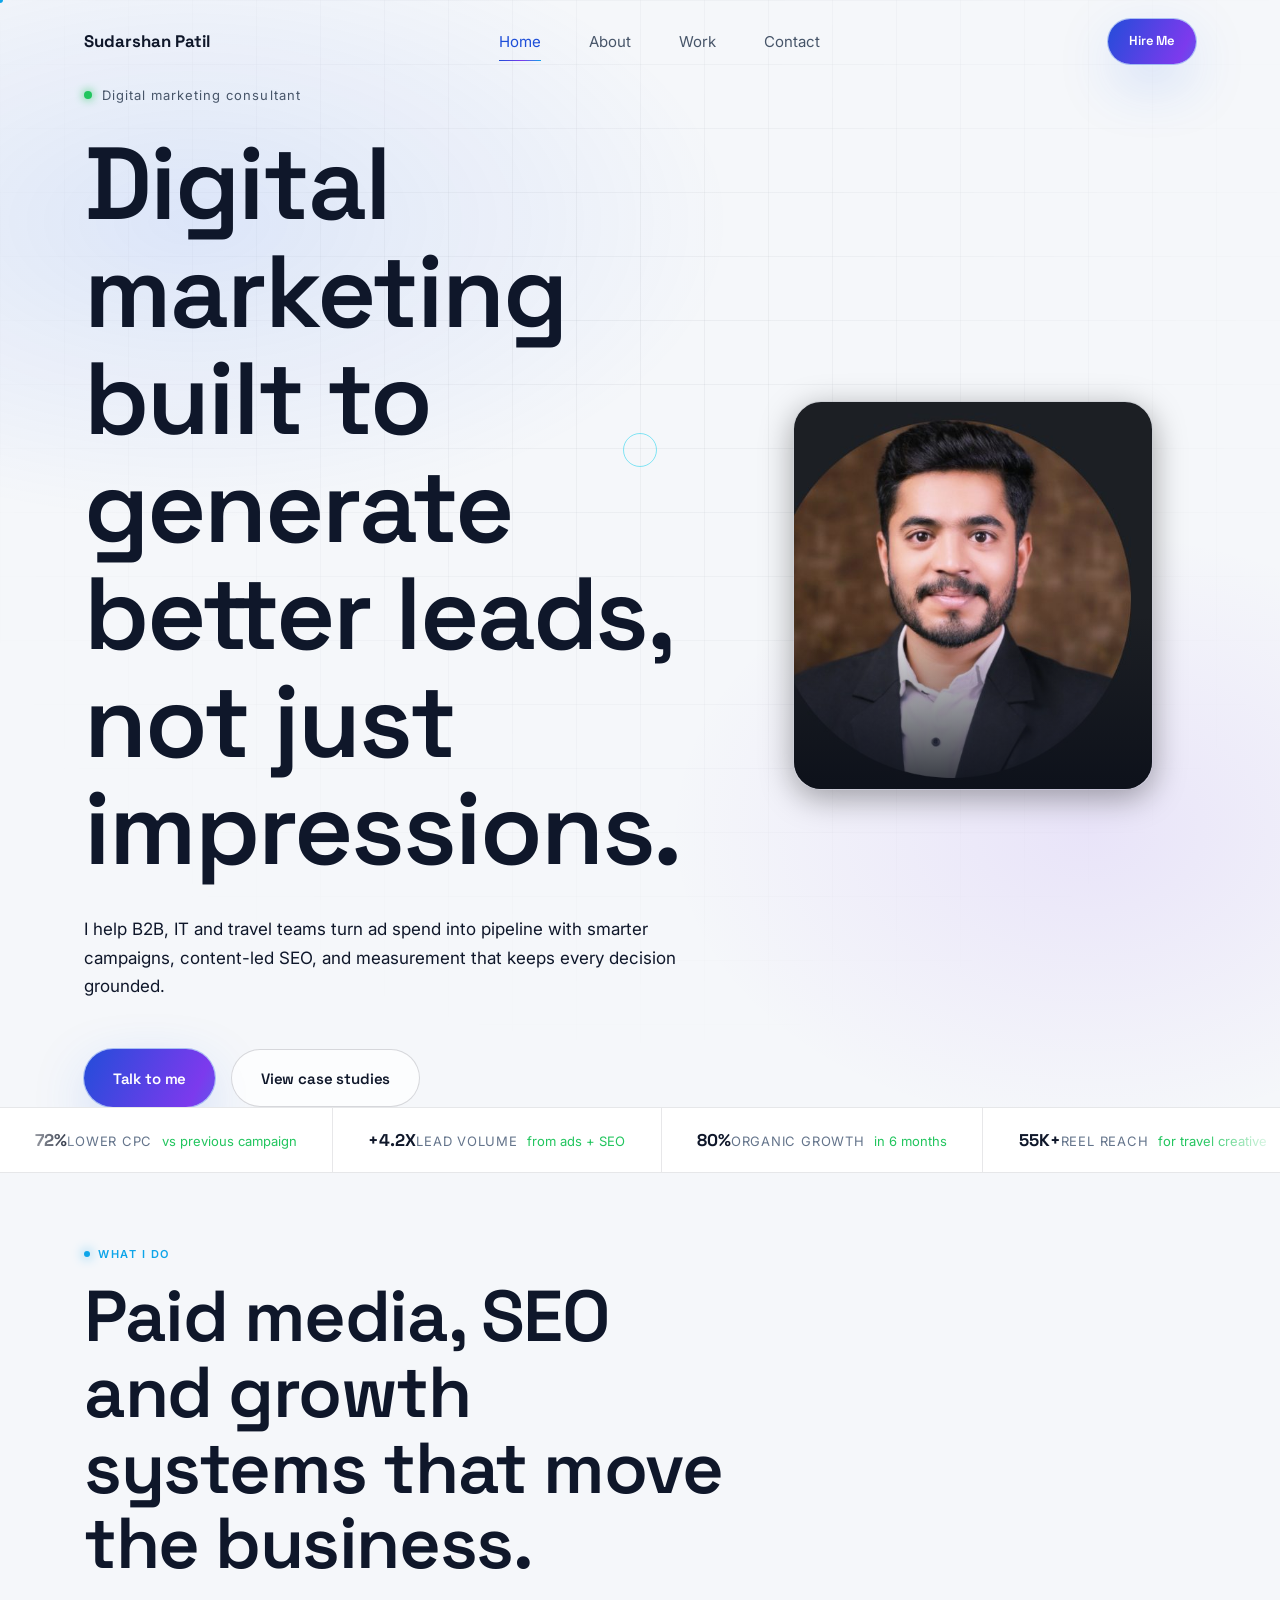
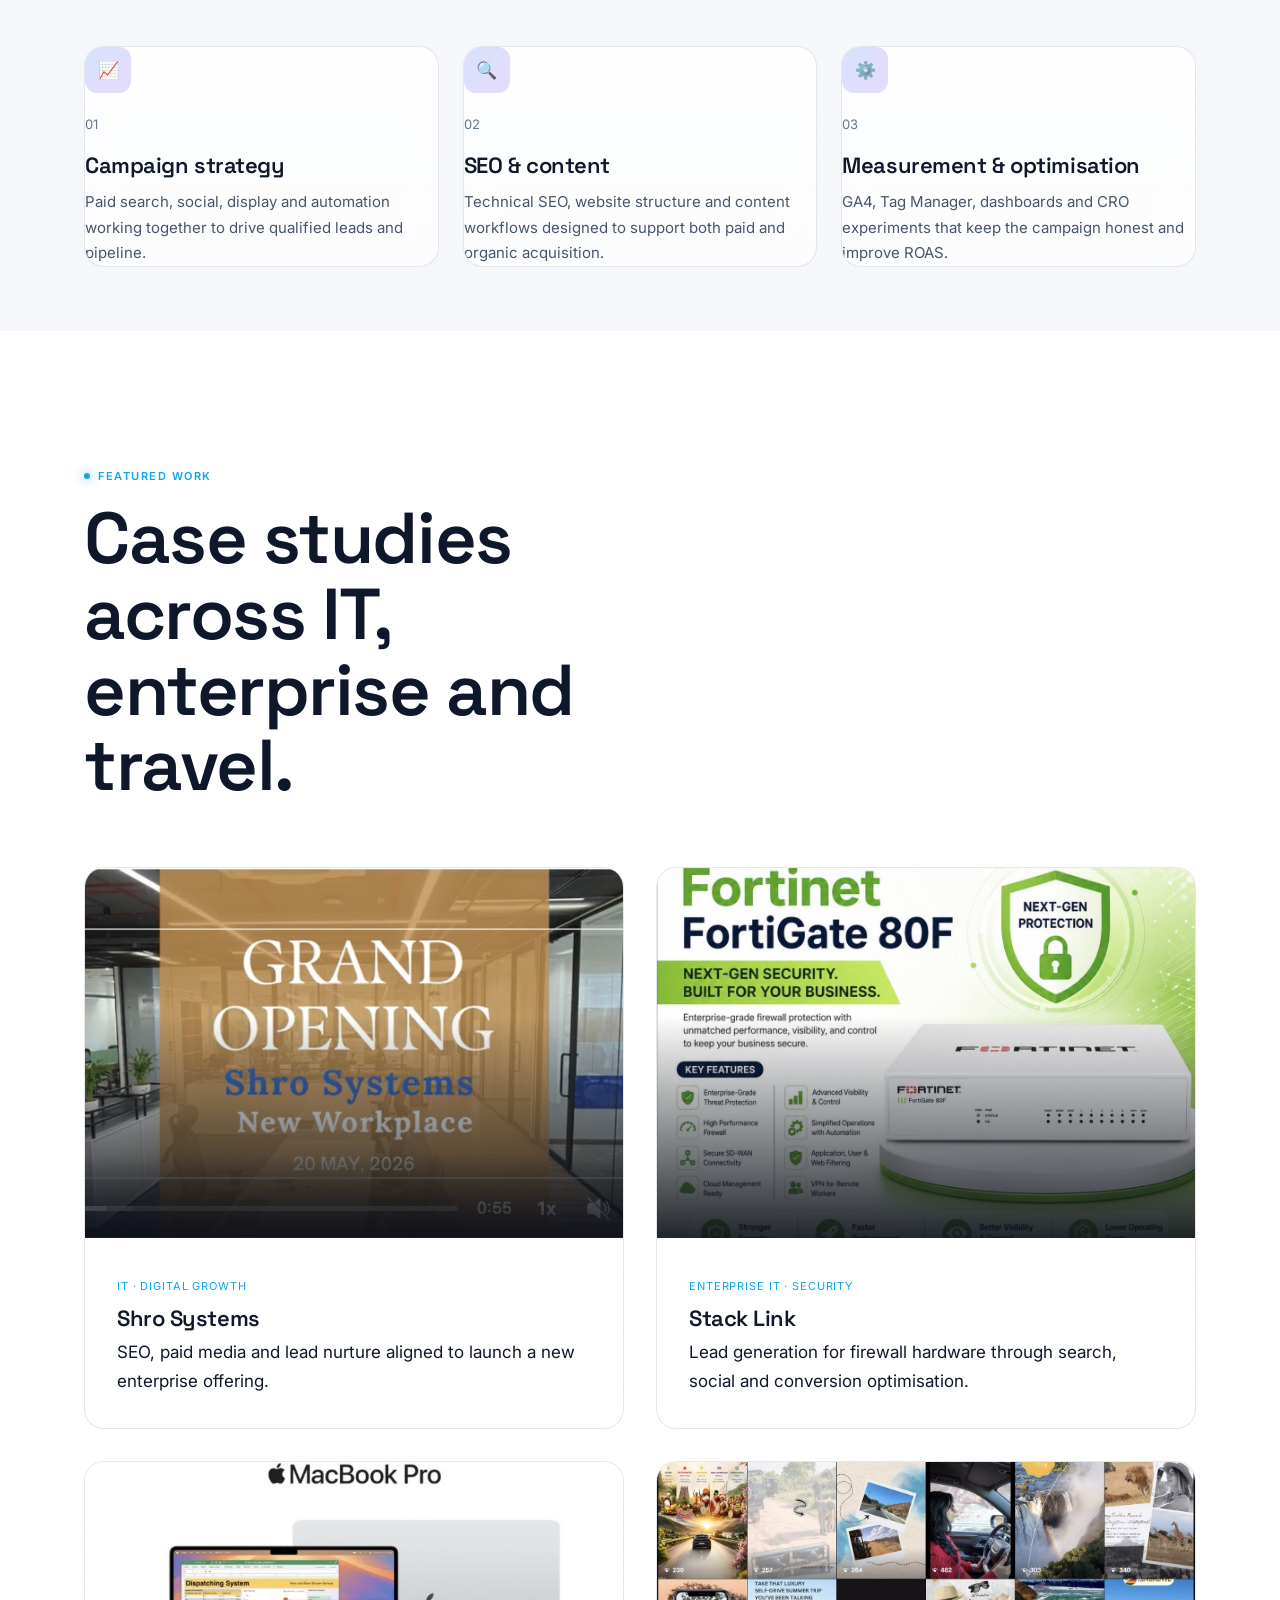
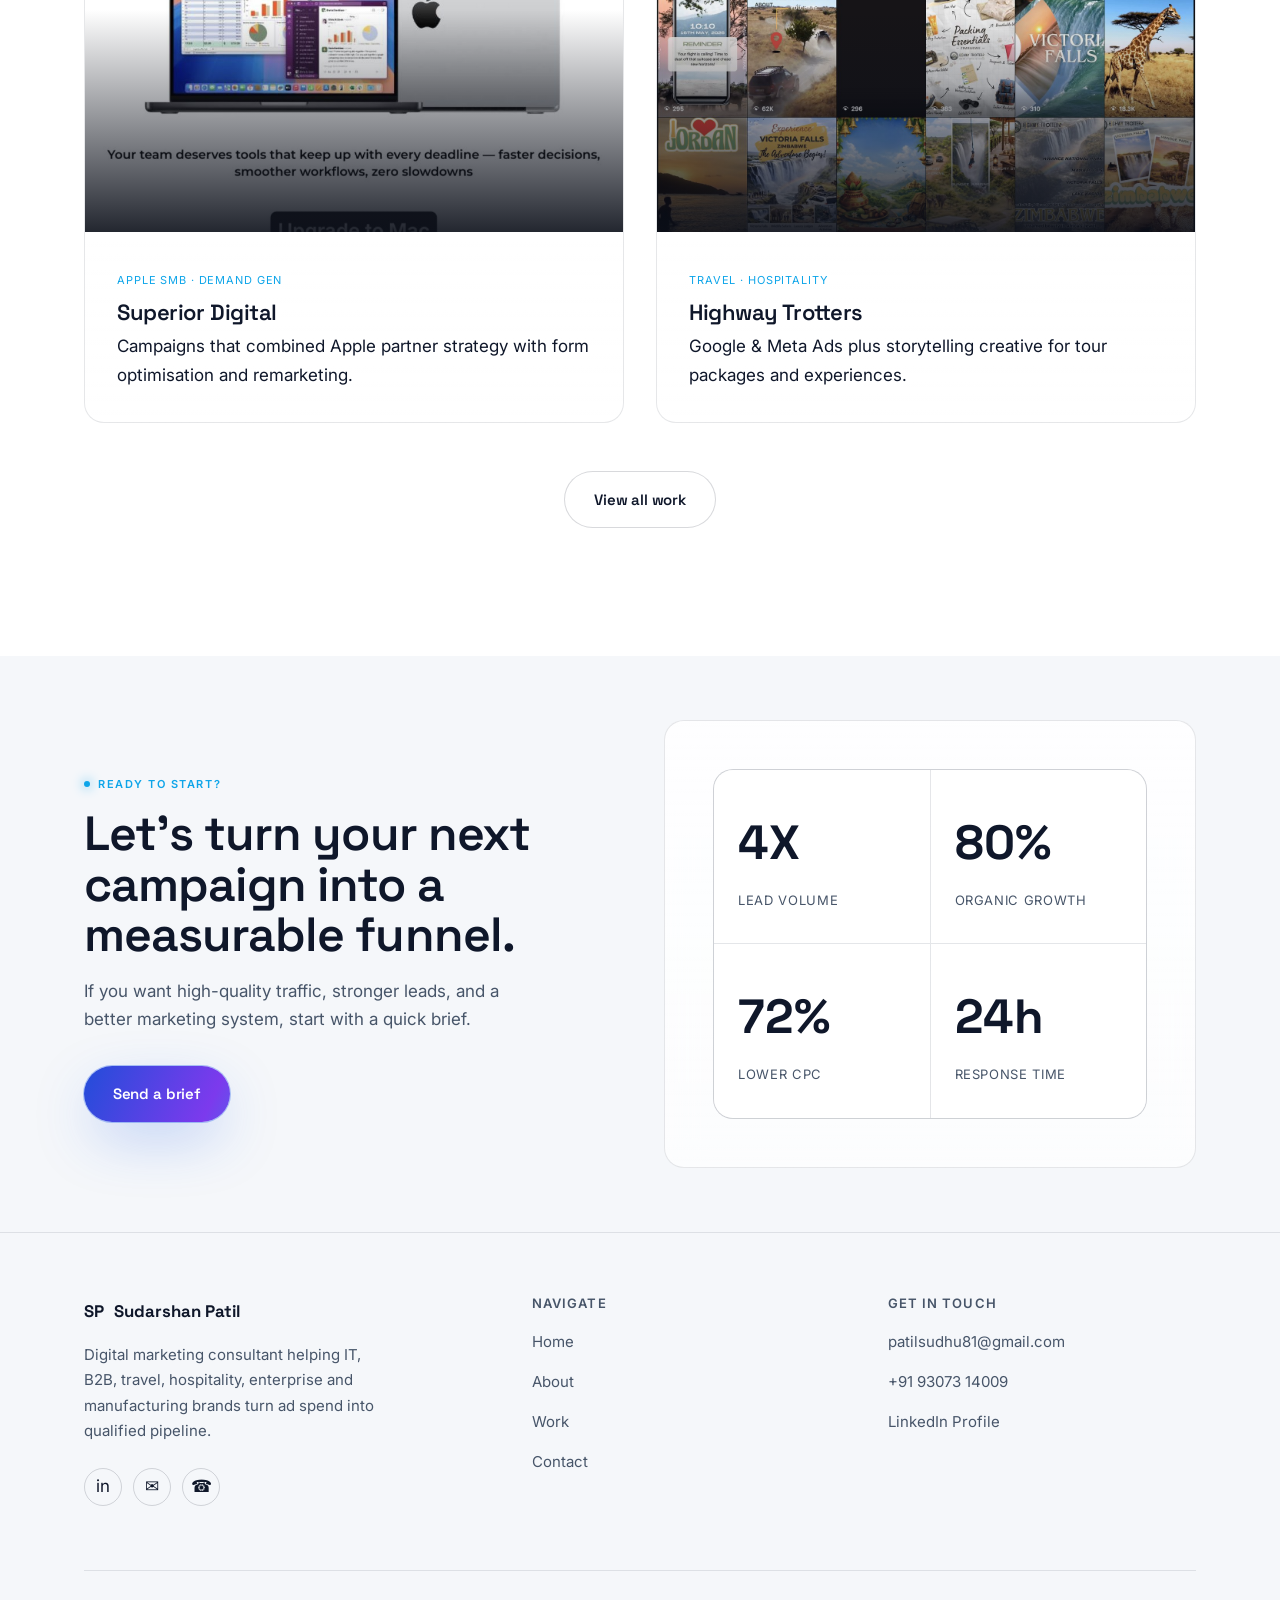
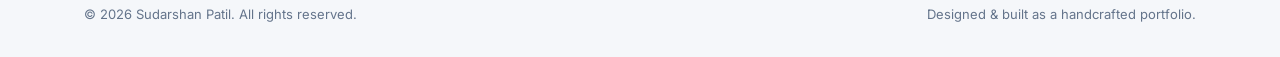
==== commit 0695687c: "Update portfolio to lighter professional theme and remove logo badge" ====
--- a/index.html
+++ b/index.html
@@ -27,7 +27,7 @@
 
 <header class="nav">
   <div class="wrap">
-    <a href="index.html" class="brand"><span class="brand-mark">SP</span> Sudarshan Patil</a>
+    <a href="index.html" class="brand">Sudarshan Patil</a>
     <nav class="nav-links" aria-label="Primary">
       <a href="index.html" class="active">Home</a>
       <a href="about.html">About</a>
@@ -48,11 +48,11 @@
   <div class="wrap hero-inner">
     <div class="hero-copy" data-reveal="left">
       <div class="hero-kicker"><span class="status-dot"></span><span>Digital marketing consultant</span></div>
-      <h1>Growth systems for B2B, IT and travel brands that need leads, not vanity metrics.</h1>
-      <p class="hero-tagline">From Google Ads and Meta Ads to SEO, analytics and funnel optimisation — I build campaigns that connect paid, organic and conversion data into one measurable pipeline.</p>
+      <h1>Digital marketing built to generate better leads, not just impressions.</h1>
+      <p class="hero-tagline">I help B2B, IT and travel teams turn ad spend into pipeline with smarter campaigns, content-led SEO, and measurement that keeps every decision grounded.</p>
       <div class="hero-actions">
-        <a href="contact.html" class="btn btn-primary">Work together</a>
-        <a href="projects.html" class="btn btn-ghost">See case studies</a>
+        <a href="contact.html" class="btn btn-primary">Talk to me</a>
+        <a href="projects.html" class="btn btn-ghost">View case studies</a>
       </div>
     </div>
 
--- a/css/variables.css
+++ b/css/variables.css
@@ -5,20 +5,20 @@
 
 :root{
   /* ---- Core palette ---- */
-  --c-bg:            #0B0F19;
-  --c-bg-soft:       #111827;
-  --c-bg-elevated:   #151B2C;
-  --c-border:        rgba(148,163,184,0.14);
-  --c-border-strong: rgba(148,163,184,0.28);
+  --c-bg:            #F5F7FA;
+  --c-bg-soft:       #FFFFFF;
+  --c-bg-elevated:   #F2F4F8;
+  --c-border:        rgba(15,23,42,0.10);
+  --c-border-strong: rgba(15,23,42,0.16);
 
-  --c-blue:          #2563EB;
-  --c-blue-soft:     #3B82F6;
+  --c-blue:          #1D4ED8;
+  --c-blue-soft:     #2563EB;
   --c-purple:        #7C3AED;
-  --c-cyan:          #22D3EE;
-  --c-mint:          #34D399;
+  --c-cyan:          #0EA5E9;
+  --c-mint:          #22C55E;
 
-  --c-white:         #F8FAFC;
-  --c-gray:          #94A3B8;
+  --c-white:         #0F172A;
+  --c-gray:          #475569;
   --c-gray-dim:      #64748B;
 
   --grad-signal: linear-gradient(115deg, var(--c-blue) 0%, var(--c-purple) 55%, var(--c-cyan) 100%);
--- a/css/style.css
+++ b/css/style.css
@@ -71,7 +71,7 @@
 }
 .btn-primary:hover{ background-position:100% 50%; transform:translateY(-2px); }
 .btn-ghost{
-  border:1px solid var(--c-border-strong); color:var(--c-white); backdrop-filter:blur(6px);
+  border:1px solid var(--c-border-strong); color:var(--c-white); backdrop-filter:blur(6px); background:rgba(255,255,255,0.72);
 }
 .btn-ghost:hover{ border-color:var(--c-cyan); color:var(--c-cyan); transform:translateY(-2px); }
 .btn-sm{ padding:.7rem 1.3rem; font-size:var(--fs-xs); }
@@ -79,7 +79,7 @@
 
 /* ---------- Glass / Card ---------- */
 .glass{
-  background:linear-gradient(180deg, rgba(255,255,255,0.045), rgba(255,255,255,0.015));
+  background:linear-gradient(180deg, rgba(255,255,255,0.88), rgba(255,255,255,0.72));
   border:1px solid var(--c-border);
   backdrop-filter:blur(18px) saturate(140%);
   border-radius:var(--r-lg);
@@ -98,15 +98,11 @@
   border-bottom:1px solid transparent;
 }
 .nav.is-scrolled{
-  background:rgba(11,15,25,0.78); backdrop-filter:blur(16px) saturate(140%);
+  background:rgba(255,255,255,0.92); backdrop-filter:blur(16px) saturate(140%);
   border-color:var(--c-border);
 }
 .nav .wrap{ display:flex; align-items:center; justify-content:space-between; width:100%; }
 .brand{ display:flex; align-items:center; gap:.6rem; font-family:var(--f-display); font-weight:700; font-size:1.05rem; }
-.brand-mark{
-  width:34px; height:34px; border-radius:10px; background:var(--grad-signal);
-  display:flex; align-items:center; justify-content:center; font-size:.85rem; font-weight:700; color:#fff;
-}
 .nav-links{ display:flex; align-items:center; gap:var(--sp-8); }
 .nav-links a{
   font-size:var(--fs-sm); color:var(--c-gray); position:relative; padding:.3rem 0; transition:color var(--dur-fast);
@@ -115,7 +111,7 @@
   content:""; position:absolute; left:0; bottom:-2px; width:0; height:1.5px; background:var(--grad-signal);
   transition:width var(--dur-med) var(--ease-out);
 }
-.nav-links a:hover, .nav-links a.active{ color:var(--c-white); }
+.nav-links a:hover, .nav-links a.active{ color:var(--c-blue); }
 .nav-links a:hover::after, .nav-links a.active::after{ width:100%; }
 .nav-cta{ display:flex; align-items:center; gap:var(--sp-4); }
 .nav-toggle{ display:none; width:40px; height:40px; place-items:center; }
@@ -134,8 +130,8 @@
 .hero-bg::before{
   content:""; position:absolute; inset:0;
   background:
-    radial-gradient(900px 500px at 15% 20%, rgba(37,99,235,0.20), transparent 60%),
-    radial-gradient(700px 500px at 85% 75%, rgba(124,58,237,0.18), transparent 60%);
+    radial-gradient(900px 500px at 15% 20%, rgba(37,99,235,0.12), transparent 60%),
+    radial-gradient(700px 500px at 85% 75%, rgba(124,58,237,0.10), transparent 60%);
 }
 .hero-grid{
   position:absolute; inset:0;
